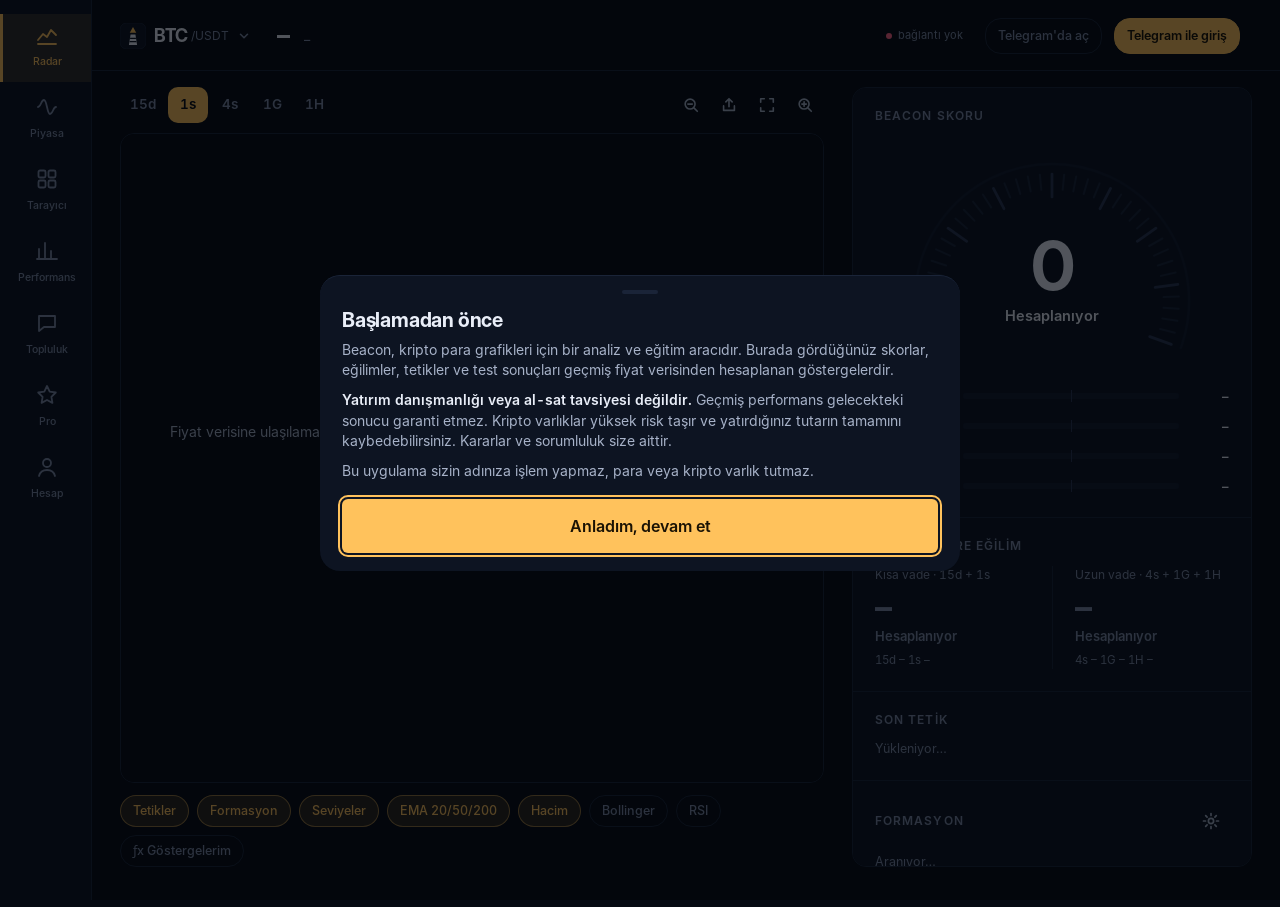
==== web/index.html @ 0969ac75 "Update index.html" ====
<!doctype html>
<html lang="tr">
<head>
<meta charset="utf-8">
<meta name="viewport" content="width=device-width, initial-scale=1, viewport-fit=cover, user-scalable=no">
<meta name="theme-color" content="#060a12">
<meta name="color-scheme" content="dark">
<title>Beacon: Kripto Analiz Terminali</title>
<link rel="icon" href="data:image/svg+xml,%3Csvg xmlns='http://www.w3.org/2000/svg' viewBox='0 0 32 32'%3E%3Crect width='32' height='32' rx='8' fill='%23060a12'/%3E%3Cpath d='M16 5l4 7h-8z M13 14h6l2 13H11z' fill='%23ffc25c'/%3E%3C/svg%3E">
<link rel="stylesheet" href="css/app.css">
<script src="https://telegram.org/js/telegram-web-app.js"></script>
</head>
<body>
<div id="app">

  <header class="top">
    <button class="sym" id="symBtn" aria-haspopup="dialog" aria-label="Coin seç">
      <svg class="mark" viewBox="0 0 32 32" aria-hidden="true"><rect width="32" height="32" rx="8" fill="#0d1422" stroke="#1a2438"/><path d="M16 5l4 7h-8z" fill="#ffc25c"/><path d="M13 14h6l2 13H11z" fill="#e9eef8"/><path d="M12.4 19h7.2M11.8 23h8.4" stroke="#0d1422" stroke-width="1.6"/></svg>
      <b id="symName">BTC</b><small>/USDT</small>
      <svg class="chev" viewBox="0 0 16 16" fill="none" stroke="currentColor" stroke-width="1.8" stroke-linecap="round" stroke-linejoin="round"><path d="M4 6l4 4 4-4"/></svg>
    </button>
    <div class="px"><div id="price" class="num">–</div><div id="chg" class="num dim">–</div></div>
    <div class="live" id="live" role="status"><i></i><span>bağlanıyor</span></div>
    <div class="webtools" id="webTools" hidden><a class="chip" id="openTg" href="#" target="_blank" rel="noopener noreferrer">Telegram'da aç</a><div id="tgLogin"></div><span class="dim" id="whoami"></span></div>
  </header>

  <main>
    <!-- RADAR -->
    <section id="v-radar" class="view on" aria-label="Radar">
      <div class="seg" role="group" aria-label="Zaman dilimi" id="tfSeg">
        <button data-tf="15m" aria-pressed="false">15d</button>
        <button data-tf="1h" aria-pressed="true">1s</button>
        <button data-tf="4h" aria-pressed="false">4s</button>
        <button data-tf="1d" aria-pressed="false">1G</button>
        <button data-tf="1w" aria-pressed="false">1H</button>
        <span class="gap"></span>
        <button class="tool" id="zoomOut" aria-label="Uzaklaştır"><svg viewBox="0 0 20 20" fill="none" stroke="currentColor" stroke-width="1.8" stroke-linecap="round"><circle cx="9" cy="9" r="5.5"/><path d="M13.5 13.5L17 17M6.5 9h5"/></svg></button>
        <button class="tool" id="shareBtn" aria-label="Grafiği görsel olarak paylaş"><svg viewBox="0 0 20 20" fill="none" stroke="currentColor" stroke-width="1.8" stroke-linecap="round" stroke-linejoin="round"><path d="M10 3v9M6.5 6.5L10 3l3.5 3.5M4 11v5h12v-5"/></svg></button>
        <button class="tool" id="fsBtn" aria-label="Tam ekran"><svg viewBox="0 0 20 20" fill="none" stroke="currentColor" stroke-width="1.8" stroke-linecap="round" stroke-linejoin="round"><path d="M3 7V3h4M17 7V3h-4M3 13v4h4M17 13v4h-4"/></svg></button>
        <button class="tool" id="zoomIn" aria-label="Yakınlaştır"><svg viewBox="0 0 20 20" fill="none" stroke="currentColor" stroke-width="1.8" stroke-linecap="round"><circle cx="9" cy="9" r="5.5"/><path d="M13.5 13.5L17 17M6.5 9h5M9 6.5v5"/></svg></button>
      </div>

      <div class="chartwrap" id="chartwrap">
        <canvas id="cv" aria-label="Mum grafiği"></canvas>
        <div id="tip" class="num"></div>
        <div class="skel" id="skel"></div>
        <div id="chartMsg" role="alert"></div>
      </div>

      <div class="layers" id="layers" role="group" aria-label="Grafik katmanları">
        <button class="chip" data-l="markers" aria-pressed="true">Tetikler</button>
        <button class="chip" data-l="form" aria-pressed="true">Formasyon</button>
        <button class="chip" data-l="pos" aria-pressed="true">Seviyeler</button>
        <button class="chip" data-l="ema" aria-pressed="true">EMA 20/50/200</button>
        <button class="chip" data-l="vol" aria-pressed="true">Hacim</button>
        <button class="chip" data-l="bb" aria-pressed="false">Bollinger</button>
        <button class="chip" data-l="rsi" aria-pressed="false">RSI</button>
        <button class="chip" id="fxBtn" aria-label="Kendi göstergelerim">ƒx Göstergelerim</button>
      </div>

      <aside class="side">
      <section class="sec" aria-labelledby="h-beacon">
        <h2 id="h-beacon">Beacon skoru</h2>
        <div class="dialwrap">
          <svg viewBox="0 0 260 182" id="dial" role="img" aria-label="Beacon skor kadranı"></svg>
          <div class="beamfx" id="beamfx"></div>
          <div class="dial-read">
            <div class="big num" id="score">0</div>
            <div class="verd" id="verd">Hesaplanıyor</div>
            <div class="sub" id="regime">&nbsp;</div>
          </div>
        </div>
        <div class="facts" id="facts"></div>
      </section>

      <section class="sec" aria-labelledby="h-hz">
        <h2 id="h-hz">Vadeye göre eğilim</h2>
        <div class="hz">
          <button id="hzShort" aria-label="Kısa vade, 1 saatlik grafiği aç"><div class="t">Kısa vade · 15d + 1s</div><div class="s num" id="hsS">–</div><div class="d" id="hdS">&nbsp;</div><div class="m num" id="hmS"></div></button>
          <button id="hzLong" aria-label="Uzun vade, günlük grafiği aç"><div class="t">Uzun vade · 4s + 1G + 1H</div><div class="s num" id="hsL">–</div><div class="d" id="hdL">&nbsp;</div><div class="m num" id="hmL"></div></button>
        </div>
      </section>

      <section class="sec" aria-labelledby="h-trig">
        <h2 id="h-trig">Son tetik</h2>
        <div id="trig"><div class="note">Yükleniyor…</div></div>
      </section>

      <section class="sec" aria-labelledby="h-form">
        <div class="sec-head"><h2 id="h-form">Formasyon</h2><button class="gear" id="formCfg" aria-label="Formasyon ayarları"><svg viewBox="0 0 20 20" fill="none" stroke="currentColor" stroke-width="1.7" stroke-linecap="round"><circle cx="10" cy="10" r="2.6"/><path d="M10 2.5v2M10 15.5v2M2.5 10h2M15.5 10h2M4.7 4.7l1.4 1.4M13.9 13.9l1.4 1.4M4.7 15.3l1.4-1.4M13.9 6.1l1.4-1.4"/></svg></button></div>
        <div id="form"><div class="note">Aranıyor…</div></div>
      </section>

      <section class="sec">
        <p class="note">Beacon bir analiz ve eğitim aracıdır. Yatırım tavsiyesi değildir. Skorlar ve tetikler geçmiş fiyat verisinden hesaplanır; gelecekteki sonucu garanti etmez.</p>
      </section>
        <div class="adslot" data-slot="a"></div>
      </aside>
    </section>

    <!-- PİYASA -->
    <section id="v-market" class="view" aria-label="Piyasa">
      <div class="seg" role="group" aria-label="Zaman aralığı" id="mkRange">
        <button data-r="1y" aria-pressed="false">1 yıl</button><button data-r="4y" aria-pressed="false">4 yıl</button><button data-r="all" aria-pressed="true">Tümü</button>
        <span class="gap"></span><span class="dim" style="font-size:12px">Bitcoin · günlük</span>
      </div>
      <div id="mkBox"></div>
      <div class="adslot" data-slot="b"></div>
    </section>

    <!-- TARAYICI -->
    <section id="v-scan" class="view" aria-label="Tarayıcı">
      <div class="chips" id="scanSrc" role="group" aria-label="Kapsam"><button class="chip" data-src="def" aria-pressed="true">Öne çıkanlar</button><button class="chip" data-src="wl" aria-pressed="false">★ Takip listem</button></div>
      <div class="chips" id="sortChips" role="group" aria-label="Sıralama">
        <button class="chip" data-sort="def" aria-pressed="true">Varsayılan</button>
        <button class="chip" data-sort="short" aria-pressed="false">Kısa vade</button>
        <button class="chip" data-sort="long" aria-pressed="false">Uzun vade</button>
      </div>
      <div class="heat" id="heat"></div>
      <div class="legend"><span>−100</span><span class="ramp"></span><span>+100</span></div>
      <section class="sec">
        <p class="note">Her hücre, o zaman diliminin Beacon skorudur. Bir hücreye dokunarak grafiğe geçebilirsiniz. Skor bir eğilim ölçüsüdür, işlem çağrısı değildir.</p>
      </section>
    </section>

    <!-- PERFORMANS -->
    <section id="v-perf" class="view" aria-label="Performans">
      <div class="seg" role="group" aria-label="Test zaman dilimi" id="perfTf">
        <button data-tf="15m" aria-pressed="false">15d</button>
        <button data-tf="1h" aria-pressed="true">1s</button>
        <button data-tf="4h" aria-pressed="false">4s</button>
        <button data-tf="1d" aria-pressed="false">1G</button>
        <button data-tf="1w" aria-pressed="false">1H</button>
      </div>
      <section class="sec">
        <h2 id="perfTitle">Geriye dönük test</h2>
        <div class="kpis" id="kpis"></div>
      </section>
      <section class="sec">
        <h2>Özsermaye eğrisi (R cinsinden)</h2>
        <canvas id="eq" aria-label="Kümülatif R eğrisi"></canvas>
        <p class="note" id="eqNote" style="margin-top:8px"></p>
      </section>
      <section class="sec">
        <h2>Son işlemler</h2>
        <ul class="trades" id="tradeList"></ul>
      </section>
      <section class="sec">
        <div class="warn" id="perfWarn"></div>
        <p class="note" style="margin-top:12px">Yöntem: tetik kapanmış mumda oluşur, giriş bir sonraki mumun açılışında yapılır. Stop ve hedef aynı mumda görülürse stop önce sayılır. Her işlemden taraf başına %0,10 komisyon ve %0,05 kayma düşülür. 1R, stop mesafesidir.</p>
      </section>
    </section>

    <!-- PRO -->
    <section id="v-pro" class="view" aria-label="Pro">
      <div class="pro-hero">
        <div class="dim" style="font-size:12px;font-weight:600;letter-spacing:.09em;text-transform:uppercase">Beacon Pro</div>
        <div class="st num" id="proState">Kapalı</div>
        <div class="note" id="proSub" style="margin-top:6px">Kısa bir reklam izleyin, 30 dakika boyunca tüm coinleri açın.</div>
        <button class="cta" id="adBtn"><svg width="20" height="20" viewBox="0 0 20 20" fill="currentColor" aria-hidden="true"><path d="M6 4l10 6-10 6z"/></svg><span id="adBtnTxt">Reklam izle · +30 dk Pro</span></button>
        <button class="cta ghost" id="starsBtn" disabled>Telegram Stars ile Pro · yakında</button>
      </div>
      <section class="sec" id="idSec">
        <h2>Telegram kimliğiniz</h2>
        <div class="idrow"><code id="myId" class="num">Telegram dışında açık</code><button class="chip" id="copyId">Kopyala</button></div>
        <p class="note" style="margin-top:8px">Pro plana geçmek için gereklidir.</p>
      </section>
      <section class="sec" id="ownerSec" hidden><span id="legacyOwner" hidden></span>
        <h2>Pro ver (yalnızca sahip)</h2>
        <div class="grant">
          <input id="gId" inputmode="numeric" placeholder="Telegram kimliği" aria-label="Telegram kimliği">
          <select id="gDays" aria-label="Süre"><option value="30">30 gün</option><option value="90">90 gün</option><option value="365">1 yıl</option><option value="0">Süresiz</option></select>
          <input id="gNote" placeholder="Not (ad)" aria-label="Not">
        </div>
        <button class="cta ghost" id="gMake" style="margin-top:12px;min-height:46px">Satırı oluştur</button>
        <pre id="gOut" class="gout" hidden></pre>
        <p class="note" style="margin-top:8px">Üretilen satırı <b>web/js/config.js</b> içindeki <b>grants</b> listesine ekleyin ve GitHub'a gönderin. Render yaklaşık bir dakikada yayınlar.</p>
      </section>
      <section class="sec">
        <h2>Pro neleri açar</h2>
        <ul class="list">
          <li><svg viewBox="0 0 18 18" fill="none" stroke="currentColor" stroke-width="2" stroke-linecap="round" stroke-linejoin="round"><path d="M3 9.5l4 4 8-9"/></svg><span>Tarayıcıdaki coinlerin tamamını (ücretsiz: BTC, ETH, SOL)</span></li>
          <li><svg viewBox="0 0 18 18" fill="none" stroke="currentColor" stroke-width="2" stroke-linecap="round" stroke-linejoin="round"><path d="M3 9.5l4 4 8-9"/></svg><span>Tüm coinler için grafik ve geriye dönük test</span></li>
          <li><svg viewBox="0 0 18 18" fill="none" stroke="currentColor" stroke-width="2" stroke-linecap="round" stroke-linejoin="round"><path d="M3 9.5l4 4 8-9"/></svg><span>Bot uyarıları ve sunucuda kaydedilen doğrulanabilir sinyal geçmişi (yolda)</span></li>
        </ul>
        <p class="note" style="margin-top:14px">Reklam izlemek tamamen isteğe bağlıdır. Ücretsiz katman her zaman kullanılabilir. Pro süresi günde en fazla <span id="dayCap">6</span> reklamla uzatılabilir, toplam süre <span id="capH">2</span> saati aşmaz.</p>
      </section>
      <section class="sec">
        <h2>Beacon nasıl çalışır</h2>
        <p class="note">Skor dört bileşenin ağırlıklı toplamıdır: Trend (EMA 20/50/200 dizilimi ve eğimi), Momentum (MACD histogramı ve RSI), Hacim (Chaikin para akışı) ve Yapı (20 mumluk aralıktaki konum ve kırılım). Skor −100 ile +100 arasındadır. Tetik, skor ±40 eşiğini kapanmış mumda keserse ve fiyat EMA 50'nin doğru tarafında, ADX en az 18 iken oluşur. Geçersizlik seviyesi ATR tabanlıdır.</p>
        <p class="note" style="margin-top:10px"><button class="linkb" id="legalBtn">Yasal uyarıyı oku</button></p>
      </section>
    </section>
    <!-- TOPLULUK -->
    <section id="v-feed" class="view" aria-label="Topluluk">
      <div class="seg" role="group" aria-label="Akış" id="feedSeg">
        <button data-f="all" aria-pressed="true">Akış</button>
        <button data-f="following" aria-pressed="false">Takip</button>
        <button data-f="bcast" aria-pressed="false">Yayıncılar</button>
      </div>
      <div id="feedBox"></div>
    </section>

    <!-- HESAP -->
    <section id="v-acct" class="view" aria-label="Hesap"><div id="acctBox"></div></section>
  </main>

  <nav class="dock" aria-label="Ana gezinme"><div id="dock">
    <button data-v="radar" aria-current="page"><svg viewBox="0 0 24 24" fill="none" stroke="currentColor" stroke-width="1.8" stroke-linecap="round" stroke-linejoin="round"><path d="M3 17l5-6 4 3 4-7 5 5"/><path d="M3 21h18"/></svg>Radar</button>
    <button data-v="market"><svg viewBox="0 0 24 24" fill="none" stroke="currentColor" stroke-width="1.8" stroke-linecap="round" stroke-linejoin="round"><path d="M3 12c3 0 3-7 6-7s3 14 6 14 3-7 6-7"/></svg>Piyasa</button>
    <button data-v="scan"><svg viewBox="0 0 24 24" fill="none" stroke="currentColor" stroke-width="1.8" stroke-linecap="round"><rect x="3.5" y="3.5" width="7" height="7" rx="1.5"/><rect x="13.5" y="3.5" width="7" height="7" rx="1.5"/><rect x="3.5" y="13.5" width="7" height="7" rx="1.5"/><rect x="13.5" y="13.5" width="7" height="7" rx="1.5"/></svg>Tarayıcı</button>
    <button data-v="perf"><svg viewBox="0 0 24 24" fill="none" stroke="currentColor" stroke-width="1.8" stroke-linecap="round" stroke-linejoin="round"><path d="M4 20V10M10 20V4M16 20v-8M22 20H2"/></svg>Performans</button>
    <button data-v="pro"><svg viewBox="0 0 24 24" fill="none" stroke="currentColor" stroke-width="1.8" stroke-linecap="round" stroke-linejoin="round"><path d="M12 3l2.7 5.6 6.1.9-4.4 4.3 1 6.1L12 17l-5.4 2.9 1-6.1L3.2 9.5l6.1-.9z"/></svg>Pro</button>
  </div></nav>

  <div class="scrim" id="symSheet" role="dialog" aria-modal="true" aria-label="Sembol seç"><div class="panel pickpanel"><div class="grab"></div><h3>Sembol seç</h3>
    <input id="pkQ" type="search" placeholder="İsim ya da sembol ara (ör. sol, solana, pepe)" autocomplete="off" autocapitalize="off" spellcheck="false" aria-label="Sembol ara">
    <div class="pktabs" id="pkTabs" role="tablist"><button class="chip" data-t="spot" aria-pressed="true">Spot</button><button class="chip" data-t="perp" aria-pressed="false">Perpetual</button><button class="chip" data-t="index" aria-pressed="false">Endeks</button><button class="chip" data-t="wl" aria-pressed="false">★ Listelerim</button></div>
    <div id="pkLists" class="pktabs" hidden></div>
    <div id="coinList"></div></div></div>

  <div class="scrim" id="formSheet" role="dialog" aria-modal="true" aria-label="Formasyon ayarları"><div class="panel">
    <div class="grab"></div><h3>Formasyon ayarları</h3>
    <p>Gösterge, grafikteki son iki tepe ve son iki dipten formasyon arar. Bir pivot, sağındaki mumlar kapanınca onaylanır.</p>
    <label class="rng"><span>Pivot hassasiyeti <b id="pivV" class="num">10</b> mum</span><input type="range" id="pivR" min="3" max="20" step="1"></label>
    <label class="rng"><span>Yataylık toleransı <b id="tolV" class="num">1,5</b> %</span><input type="range" id="tolR" min="0.5" max="3" step="0.1"></label>
    <label class="chk"><input type="checkbox" id="histC"><span>Eski formasyon çizgilerini grafikte tut (destek ve direnç bölgeleri)</span></label>
    <label class="rng" id="histRow"><span>Geçmiş formasyon sayısı <b id="histV" class="num">120</b></span><input type="range" id="histR" min="10" max="250" step="10"></label>
    <button class="cta ghost" id="formReset">Varsayılana dön</button>
    <button class="cta" id="formOk">Tamam</button>
  </div></div>


  <div class="scrim" id="pineSheet" role="dialog" aria-modal="true" aria-label="Pine Script çevirici"><div class="panel pinepanel">
    <div class="grab"></div><h3>Pine Script çevirici <span class="pill">Pro</span></h3>
    <p class="note">TradingView Pine kodunu soldaki alana yapıştırın, sağda Beacon diline çevrilmiş halini alın. Çeviri cihazınızda yapılır; kod hiçbir yere gönderilmez.</p>
    <div class="pinecols">
      <div><label class="note" for="pineIn">Pine kodu</label><textarea id="pineIn" rows="14" spellcheck="false" autocapitalize="off" autocomplete="off" placeholder="//@version=5&#10;indicator(&quot;Örnek&quot;, overlay=true)&#10;plot(ta.sma(close, 20))"></textarea></div>
      <div><label class="note" for="pineOut">Beacon çıktısı</label><textarea id="pineOut" rows="14" spellcheck="false" readonly></textarea></div>
    </div>
    <div class="pinebtns"><button class="cta" id="pineGo">Çevir</button><button class="cta ghost" id="pineCopy" disabled>Kopyala</button><button class="cta ghost" id="pineAdd" disabled>Göstergelerime ekle</button></div>
    <div id="pineRep" class="pinerep" hidden></div>
    <p class="note" style="margin-top:12px">Yalnızca kendi yazdığınız ya da açık kaynak lisanslı kodu yapıştırın. Çıktıyı TradingView ile karşılaştırın; ilk mumlarda küçük farklar olabilir. Strateji emirleri, başka zaman dilimi verisi, etiket/tablo nesneleri, döngüler ve kendi önceki değerine bağlı sayaçlar (bekleme süresi gibi) şimdilik çevrilmez; bu satırlar yorum olarak kalır ve nedeni raporda yazar.</p>
    <button class="cta ghost" id="pineClose" style="margin-top:8px">Kapat</button>
  </div></div>

  <div class="scrim" id="fxSheet" role="dialog" aria-modal="true" aria-label="Göstergelerim"><div class="panel">
    <div class="grab"></div><h3>Göstergelerim <span class="pill">Pro</span></h3>
    <p class="note" id="fxIntro">Kendi formülünüzü yazın, grafiğe ekleyin. Formüller cihazınızda çalışır ve geleceğe bakmaz.</p>
    <div id="fxList"></div>
    <div id="fxEdit" hidden>
      <input id="fxName" maxlength="30" placeholder="Gösterge adı" aria-label="Gösterge adı">
      <div class="tpls" id="fxTpls"></div>
      <textarea id="fxCode" rows="8" spellcheck="false" autocapitalize="off" autocomplete="off" aria-label="Formül"></textarea>
      <div id="fxErr" class="fxerr" role="alert" hidden></div>
      <details class="fxhelp"><summary>Yazım rehberi</summary>
        <p><b>Veri:</b> open, high, low, close, volume, hl2, hlc3, ohlc4, tr</p>
        <p><b>İşlevler:</b> sma, ema, rma, wma, hma, vwma, alma, rsi, cci, mfi, stoch, macd, macdsig, macdhist, bbmid, bbup, bblo, atr, stdev, sum, highest, lowest, shift, change, abs, sqrt, log, floor, ceil, round, nz, isna, max, min, crossover, crossunder, barssince, hold</p><p><b>Geçmiş:</b> <code>close[1]</code> bir mum önceki değer. <b>Durum:</b> <code>hold(0, kosul1, 1, kosul2, -1)</code> koşul gerçekleşince değeri tutar.</p>
        <p><b>İşleçler:</b> + − * / % ^ &lt; &gt; &lt;= &gt;= == != and or not, koşul: a ? b : c</p>
        <p><b>Çizim:</b> <code>plot(ifade, "Ad", "#renk")</code> fiyatın üstüne, <code>pane(...)</code> alt panele, <code>mark(koşul, "up", "yazı", "#renk")</code> grafiğe ok/etiket. Her satır <code>ad = ifade</code> ya da plot/pane olmalı. Yorum: <code>//</code></p>
      </details>
      <button class="cta" id="fxSave">Kaydet ve ekle</button>
      <button class="cta ghost" id="fxCancel" style="margin-top:8px">Vazgeç</button>
    </div>
    <button class="cta" id="fxNew">Yeni gösterge</button>
    <button class="cta ghost" id="pineBtn" style="margin-top:8px">Pine Script'ten çevir</button>
    <p class="note" style="margin-top:12px">Gösterge, grafiğin geçmiş mumlarıyla hesaplanır; sonuç yatırım tavsiyesi değildir.</p>
  </div></div>

  <div class="scrim" id="legal" role="dialog" aria-modal="true" aria-labelledby="legalH"><div class="panel">
    <div class="grab"></div>
    <h3 id="legalH">Başlamadan önce</h3>
    <p>Beacon, kripto para grafikleri için bir analiz ve eğitim aracıdır. Burada gördüğünüz skorlar, eğilimler, tetikler ve test sonuçları geçmiş fiyat verisinden hesaplanan göstergelerdir.</p>
    <p><b style="color:var(--foam)">Yatırım danışmanlığı veya al-sat tavsiyesi değildir.</b> Geçmiş performans gelecekteki sonucu garanti etmez. Kripto varlıklar yüksek risk taşır ve yatırdığınız tutarın tamamını kaybedebilirsiniz. Kararlar ve sorumluluk size aittir.</p>
    <p>Bu uygulama sizin adınıza işlem yapmaz, para veya kripto varlık tutmaz.</p>
    <button class="cta" id="legalOk">Anladım, devam et</button>
  </div></div>

  <div class="consent" id="consent" role="dialog" aria-label="Reklam tercihi"><p>Bu web sürümü reklam gösterebilir. Reklam sağlayıcıları çerez kullanabilir. Reddederseniz reklam yüklenmez, her şey aynı çalışır.</p><div class="row"><button class="cta" id="cOk">Kabul et</button><button class="cta ghost" id="cNo">Reddet</button></div></div>

  <section class="mkfull" id="mkFull" role="dialog" aria-modal="true" aria-label="Gösterge tam ekran">
    <header><div><h2 id="mfTitle"></h2><div class="mfv"><b class="num" id="mfVal"></b><span class="badge" id="mfBadge"></span></div></div>
      <div class="mfbtns"><button class="chip" id="mfShare">Görsel</button><button class="chip" id="mfClose" aria-label="Kapat">Kapat ✕</button></div></header>
    <div class="seg" id="mfRange" role="group" aria-label="Zaman aralığı"><button data-r="1y" aria-pressed="false">1 yıl</button><button data-r="4y" aria-pressed="false">4 yıl</button><button data-r="all" aria-pressed="true">Tümü</button></div>
    <div class="mfc"><canvas id="mfCv" aria-label="Gösterge grafiği"></canvas></div>
    <div class="lg" id="mfLegend"></div><p class="note" id="mfInfo"></p>
  </section>

  <div class="scrim" id="shareSheet" role="dialog" aria-modal="true" aria-label="Grafik görseli"><div class="panel">
    <div class="grab"></div><h3>Grafik görseli</h3>
    <img id="shareImg" class="big" alt="Beacon grafik görseli">
    <p class="note" style="margin:8px 0 4px">Görselde Beacon adı ve logosu yer alır. Paylaşırken analizin yatırım tavsiyesi olmadığını unutmayın.</p>
    <div class="acts"><button class="chip" id="shDl">İndir</button><button class="chip" id="shShare">Paylaş</button><button class="chip" id="shCopy">Kopyala</button><button class="chip" id="shClose">Kapat</button></div>
  </div></div>

  <div class="toast" id="toast" role="status" aria-live="polite"></div>
</div>

<script src="https://sad.adsgram.ai/js/sad.min.js" async></script>
<script src="js/config.js"></script>
<script src="js/config.local.js" onerror="void 0"></script>
<script src="js/api.js"></script>
<script src="js/engine.js"></script>
<script src="js/data.js"></script>
<script src="js/formation.js"></script>
<script src="js/script2.js"></script>
<script src="js/script.js"></script>
<script src="js/pine.js"></script>
<script src="js/market.js"></script>
<script src="js/chart.js"></script>
<script src="js/app.js"></script>
<script src="js/market-ui.js"></script>
<script src="js/community.js"></script>
<script src="js/pine-ui.js"></script>
<script src="js/web.js"></script>
</body>
</html>
---- web/css/app.css ----
/* Beacon: abyss-navy zemin, tek marka rengi (amber "ışın"), yükseliş/düşüş için yeşil/kırmızı. */
@font-face { font-family: 'Inter'; font-weight: 400; font-display: swap; src: url('../fonts/Inter-Regular.woff') format('woff'); }
@font-face { font-family: 'Inter'; font-weight: 500; font-display: swap; src: url('../fonts/Inter-Medium.woff') format('woff'); }
@font-face { font-family: 'Inter'; font-weight: 600; font-display: swap; src: url('../fonts/Inter-SemiBold.woff') format('woff'); }
@font-face { font-family: 'Inter Display'; font-weight: 600; font-display: swap; src: url('../fonts/InterDisplay-SemiBold.woff') format('woff'); }
@font-face { font-family: 'Inter Display'; font-weight: 700; font-display: swap; src: url('../fonts/InterDisplay-Bold.woff') format('woff'); }

:root {
  color-scheme: dark;
  --abyss: #060a12; --deep: #0d1422; --rule: #1a2438; --grid: #121b2e;
  --foam: #e9eef8; --fog: #7e8ba6; --mist: #a7b2c8;
  --beam: #ffc25c; --beam-dim: rgba(255, 194, 92, .14);
  --bull: #35d6a0; --bear: #ff6384;
  --font: 'Inter', system-ui, -apple-system, 'Segoe UI', Roboto, sans-serif;
  --display: 'Inter Display', 'Inter', system-ui, sans-serif;
  --gut: 16px;
  --top: max(env(safe-area-inset-top, 0px), calc(var(--tg-safe-area-inset-top, 0px) + var(--tg-content-safe-area-inset-top, 0px)));
  --bottom: max(env(safe-area-inset-bottom, 0px), var(--tg-safe-area-inset-bottom, 0px));
  --ease: cubic-bezier(.2, .8, .2, 1);
}
* { box-sizing: border-box; margin: 0; -webkit-tap-highlight-color: transparent; }
html, body { background: var(--abyss); color: var(--foam); font: 400 15px/1.45 var(--font); -webkit-font-smoothing: antialiased; }
body { min-height: 100dvh; overflow-x: hidden; font-variant-numeric: tabular-nums; }
button { font: inherit; color: inherit; background: none; border: 0; cursor: pointer; padding: 0; }
button:focus-visible, [tabindex]:focus-visible { outline: 2px solid var(--beam); outline-offset: 2px; border-radius: 6px; }
.num { font-variant-numeric: tabular-nums; }
.up { color: var(--bull); } .down { color: var(--bear); } .dim { color: var(--fog); }
.sr { position: absolute; width: 1px; height: 1px; overflow: hidden; clip: rect(0 0 0 0); }

#app { max-width: 560px; margin: 0 auto; min-height: 100dvh; padding-top: var(--top); padding-bottom: calc(64px + var(--bottom)); position: relative; }

/* ——— üst şerit ——— */
.top { display: flex; align-items: center; gap: 12px; padding: 10px var(--gut) 8px; position: sticky; top: 0; z-index: 20;
  background: linear-gradient(var(--abyss) 80%, rgba(6, 10, 18, 0)); }
.sym { display: flex; align-items: center; gap: 8px; min-height: 44px; padding-right: 4px; }
.mark { width: 26px; height: 26px; flex: none; }
.sym b { font: 700 18px/1 var(--display); letter-spacing: -.01em; }
.sym small { font-size: 12px; color: var(--fog); margin-left: -4px; }
.sym svg.chev { width: 14px; height: 14px; color: var(--fog); }
.px { margin-left: auto; text-align: right; }
.px #price { font: 700 19px/1.1 var(--display); letter-spacing: -.01em; }
.px #chg { font-size: 12.5px; font-weight: 500; }
.live { position: absolute; right: var(--gut); top: calc(100% - 4px); display: flex; align-items: center; gap: 6px; font-size: 11px; color: var(--fog); }
.live i { width: 6px; height: 6px; border-radius: 50%; background: var(--fog); }
.live.ok i { background: var(--bull); box-shadow: 0 0 0 0 rgba(53, 214, 160, .6); animation: ping 2.4s infinite; }
.live.err i { background: var(--bear); }
@keyframes ping { 0% { box-shadow: 0 0 0 0 rgba(53, 214, 160, .5); } 70%, 100% { box-shadow: 0 0 0 7px rgba(53, 214, 160, 0); } }

/* ——— görünümler ——— */
.view { display: none; }
.view.on { display: block; animation: rise .35s var(--ease) both; }
@keyframes rise { from { opacity: 0; transform: translateY(6px); } to { opacity: 1; transform: none; } }

.seg { display: flex; gap: 2px; padding: 0 var(--gut); margin: 14px 0 8px; align-items: center; }
.seg button { min-width: 40px; min-height: 36px; padding: 0 10px; border-radius: 10px; color: var(--fog); font-weight: 600; font-size: 13.5px; transition: color .2s, background .2s; }
.seg button[aria-pressed="true"] { color: var(--abyss); background: var(--beam); }
.seg .gap { flex: 1; }
.seg .tool { min-width: 36px; padding: 0 8px; color: var(--mist); }
.seg .tool svg { width: 18px; height: 18px; display: block; }

.chartwrap { position: relative; height: clamp(300px, 46dvh, 460px); border-block: 1px solid var(--rule); background: var(--abyss); touch-action: pan-y; }
.chartwrap canvas { display: block; touch-action: none; }
#chartMsg { position: absolute; inset: 0; display: none; place-items: center; text-align: center; padding: 24px; color: var(--mist); background: rgba(6, 10, 18, .86); font-size: 14px; }
#chartMsg.on { display: grid; }
#chartMsg button { margin-top: 12px; padding: 10px 18px; border-radius: 10px; background: var(--beam); color: var(--abyss); font-weight: 600; }
.skel { position: absolute; inset: 0; background: linear-gradient(100deg, transparent 30%, rgba(255, 194, 92, .07) 50%, transparent 70%); background-size: 220% 100%; animation: shimmer 1.4s linear infinite; }
@keyframes shimmer { from { background-position: 120% 0; } to { background-position: -120% 0; } }
#tip { position: absolute; left: 10px; top: 8px; pointer-events: none; font-size: 11.5px; color: var(--mist); display: none; gap: 10px; flex-wrap: wrap; background: rgba(6, 10, 18, .72); padding: 2px 6px; border-radius: 6px; }
#tip.on { display: flex; }
#tip b { color: var(--foam); font-weight: 600; }

.layers { display: flex; gap: 8px; padding: 10px var(--gut); overflow-x: auto; scrollbar-width: none; }
.layers::-webkit-scrollbar { display: none; }
.chip { flex: none; min-height: 32px; padding: 0 12px; border-radius: 16px; border: 1px solid var(--rule); color: var(--fog); font-size: 12.5px; font-weight: 500; transition: .2s; }
.chip[aria-pressed="true"] { color: var(--beam); border-color: rgba(255, 194, 92, .5); background: var(--beam-dim); }

/* ——— bölümler (kart değil; çizgiyle ayrılır) ——— */
.sec { padding: 22px var(--gut); border-bottom: 1px solid var(--rule); }
.sec > h2 { font: 600 12px/1 var(--font); letter-spacing: .09em; text-transform: uppercase; color: var(--fog); margin-bottom: 14px; }
.note { font-size: 12.5px; color: var(--fog); line-height: 1.5; }

/* ——— Beacon kadranı ——— */
.dialwrap { position: relative; width: min(100%, 330px); margin: 0 auto; }
.dialwrap svg { display: block; width: 100%; height: auto; overflow: visible; }
.dial-read { position: absolute; left: 0; right: 0; top: 41%; text-align: center; }
.dial-read .big { font: 700 clamp(52px, 17vw, 68px)/1 var(--display); letter-spacing: -.035em; }
.dial-read .verd { margin-top: 6px; font-weight: 600; font-size: 14.5px; }
.dial-read .sub { font-size: 12px; color: var(--fog); margin-top: 2px; }
.tickl { stroke: var(--rule); stroke-width: 1.6; stroke-linecap: round; }
.tickl.maj { stroke: #2a3752; stroke-width: 2.2; }
.tickl.lit { transition: stroke .5s var(--ease); }
#ptr { transform-origin: 130px 130px; transition: transform 1.1s cubic-bezier(.2, 1.25, .3, 1); }
.beamfx { position: absolute; left: 50%; top: 0; width: 100%; aspect-ratio: 1; transform: translateX(-50%); border-radius: 50%; pointer-events: none; opacity: 0;
  background: conic-gradient(from -110deg, rgba(255, 194, 92, 0) 0deg, rgba(255, 194, 92, .22) 12deg, rgba(255, 194, 92, 0) 14deg); mask: radial-gradient(circle, transparent 52%, #000 53%, #000 70%, transparent 71%); -webkit-mask: radial-gradient(circle, transparent 52%, #000 53%, #000 70%, transparent 71%); }
.beamfx.go { animation: sweep 1.3s var(--ease) 1; }
@keyframes sweep { 0% { opacity: 0; transform: translateX(-50%) rotate(0); } 12% { opacity: 1; } 100% { opacity: 0; transform: translateX(-50%) rotate(220deg); } }

.facts { margin-top: 20px; display: grid; gap: 11px; }
.fact { display: grid; grid-template-columns: 78px 1fr 40px; align-items: center; gap: 10px; font-size: 13px; }
.fact .bar { position: relative; height: 6px; border-radius: 3px; background: var(--grid); }
.fact .bar::after { content: ''; position: absolute; left: 50%; top: -3px; bottom: -3px; width: 1px; background: #2a3752; }
.fact .bar i { position: absolute; top: 0; bottom: 0; border-radius: 3px; transition: width .9s var(--ease), left .9s var(--ease), background .3s; }
.fact .v { text-align: right; font-weight: 600; }

.hz { display: grid; grid-template-columns: 1fr 1fr; }
.hz button { text-align: left; padding: 0 var(--gut) 0 0; }
.hz button + button { padding: 0 0 0 var(--gut); border-left: 1px solid var(--rule); }
.hz .t { font-size: 12px; color: var(--fog); }
.hz .s { font: 700 34px/1.1 var(--display); letter-spacing: -.02em; margin: 4px 0 2px; }
.hz .d { font-size: 13px; font-weight: 600; }
.hz .m { font-size: 11.5px; color: var(--fog); margin-top: 6px; }

.trig-h { display: flex; align-items: center; gap: 10px; }
.badge { padding: 3px 9px; border-radius: 6px; font-size: 12px; font-weight: 600; }
.badge.long { color: var(--bull); background: rgba(53, 214, 160, .12); }
.badge.short { color: var(--bear); background: rgba(255, 99, 132, .12); }
.badge.flat { color: var(--mist); background: rgba(126, 139, 166, .14); }
.lvls { display: grid; grid-template-columns: repeat(4, 1fr); gap: 8px; margin: 14px 0 10px; }
.lvls div span { display: block; font-size: 11px; color: var(--fog); }
.lvls div b { font-size: 13px; font-weight: 600; }
.trig-st { font-size: 14px; font-weight: 600; margin-top: 4px; }

/* ——— tarayıcı ——— */
.chips { display: flex; gap: 8px; padding: 14px var(--gut) 6px; }
.heat { padding: 6px var(--gut) 0; }
.hrow { display: grid; grid-template-columns: 1.1fr repeat(5, 1fr); gap: 4px; align-items: stretch; margin-bottom: 4px; }
.hrow.head { color: var(--fog); font-size: 11.5px; font-weight: 600; margin-bottom: 6px; }
.hrow.head span { text-align: center; }
.hname { display: flex; align-items: center; gap: 6px; min-height: 46px; font-weight: 600; }
.hname small { color: var(--fog); font-weight: 400; font-size: 11px; display: block; }
.cell { min-height: 46px; border-radius: 8px; display: grid; place-items: center; font-weight: 600; font-size: 14px; position: relative; transition: transform .15s, background .4s; }
.cell:active { transform: scale(.96); }
.cell.na { background: var(--deep); color: var(--fog); font-weight: 400; }
.cell.lock { background: repeating-linear-gradient(135deg, var(--deep) 0 6px, #0a101c 6px 12px); color: var(--fog); }
.cell svg { width: 14px; height: 14px; }
.legend { display: flex; align-items: center; gap: 8px; padding: 12px var(--gut) 18px; font-size: 11.5px; color: var(--fog); }
.legend .ramp { flex: 1; height: 6px; border-radius: 3px; background: linear-gradient(90deg, var(--bear), var(--grid) 50%, var(--bull)); }

/* ——— performans ——— */
.kpis { display: grid; grid-template-columns: repeat(3, 1fr); gap: 18px 12px; }
.kpi span { display: block; font-size: 11.5px; color: var(--fog); }
.kpi b { font: 700 24px/1.15 var(--display); letter-spacing: -.02em; }
#eq { width: 100%; height: 150px; display: block; }
.trades { list-style: none; padding: 0; }
.trades li { display: grid; grid-template-columns: 1fr auto auto; gap: 12px; padding: 10px 0; border-bottom: 1px solid var(--grid); font-size: 13.5px; align-items: center; }
.trades li:last-child { border: 0; }
.warn { padding: 12px 14px; border-left: 2px solid var(--beam); background: var(--beam-dim); border-radius: 0 8px 8px 0; font-size: 13px; color: var(--mist); }

/* ——— Pro ——— */
.pro-hero { padding: 28px var(--gut) 22px; border-bottom: 1px solid var(--rule); }
.pro-hero .st { font: 700 40px/1.05 var(--display); letter-spacing: -.03em; }
.pro-hero .st.on { color: var(--beam); }
.cta { display: flex; align-items: center; justify-content: center; gap: 10px; width: 100%; min-height: 54px; margin-top: 18px; border-radius: 14px; background: var(--beam); color: #1a1204; font-weight: 700; font-size: 16px; transition: transform .15s, opacity .2s; }
.cta:active { transform: scale(.98); }
.cta[disabled] { opacity: .45; cursor: default; }
.cta.ghost { background: transparent; color: var(--mist); border: 1px solid var(--rule); font-weight: 600; }
.list { list-style: none; padding: 0; display: grid; gap: 12px; }
.list li { display: grid; grid-template-columns: 22px 1fr; gap: 8px; font-size: 14px; }
.list svg { width: 18px; height: 18px; color: var(--beam); margin-top: 2px; }
.linkb { color: var(--beam); font-weight: 600; text-decoration: underline; text-underline-offset: 3px; }

/* ——— dock ——— */
.dock { position: fixed; left: 0; right: 0; bottom: 0; z-index: 30; display: flex; justify-content: center; padding-bottom: var(--bottom); background: rgba(6, 10, 18, .92); backdrop-filter: blur(14px); -webkit-backdrop-filter: blur(14px); border-top: 1px solid var(--rule); }
.dock > div { display: grid; grid-template-columns: repeat(4, 1fr); width: 100%; max-width: 560px; }
.dock button { display: grid; justify-items: center; gap: 3px; padding: 9px 0 8px; min-height: 56px; font-size: 11px; font-weight: 500; color: var(--fog); transition: color .2s; }
.dock button svg { width: 22px; height: 22px; }
.dock button[aria-current="page"] { color: var(--beam); }

/* ——— sayfa altı sac ve modal ——— */
.scrim { position: fixed; inset: 0; z-index: 55; background: rgba(2, 5, 10, .66); display: none; align-items: flex-end; justify-content: center; }
.scrim.on { display: flex; animation: fade .2s both; }
@keyframes fade { from { opacity: 0; } }
.panel { width: 100%; max-width: 560px; max-height: 86dvh; overflow: auto; background: var(--deep); border-radius: 20px 20px 0 0; border-top: 1px solid var(--rule); padding: 8px var(--gut) calc(18px + var(--bottom)); animation: slide .3s var(--ease) both; }
@keyframes slide { from { transform: translateY(40px); opacity: 0; } }
.panel .grab { width: 36px; height: 4px; border-radius: 2px; background: var(--rule); margin: 6px auto 14px; }
.panel h3 { font: 700 20px/1.2 var(--display); letter-spacing: -.01em; margin-bottom: 8px; }
.panel p { color: var(--mist); font-size: 14px; margin-bottom: 10px; }
.crow { display: flex; align-items: center; gap: 12px; width: 100%; min-height: 54px; border-bottom: 1px solid var(--grid); text-align: left; }
.crow b { font-weight: 600; } .crow small { color: var(--fog); display: block; font-size: 12px; }
.crow .r { margin-left: auto; color: var(--fog); font-size: 12px; display: flex; align-items: center; gap: 6px; }
.crow svg { width: 15px; height: 15px; }

.toast { position: fixed; left: 50%; bottom: calc(76px + var(--bottom)); transform: translate(-50%, 12px); z-index: 80; background: var(--foam); color: var(--abyss); padding: 10px 16px; border-radius: 12px; font-weight: 600; font-size: 14px; opacity: 0; pointer-events: none; transition: .25s var(--ease); max-width: calc(100% - 32px); text-align: center; }
.toast.on { opacity: 1; transform: translate(-50%, 0); }

@media (prefers-reduced-motion: reduce) {
  *, *::before, *::after { animation-duration: .01ms !important; animation-iteration-count: 1 !important; transition-duration: .01ms !important; }
}
#perfTitle { text-transform: none; letter-spacing: .02em; font-size: 13px; }

.sec-head { display: flex; align-items: center; justify-content: space-between; margin-bottom: 14px; }
.sec-head h2 { margin: 0; }
.gear { width: 36px; height: 36px; display: grid; place-items: center; color: var(--mist); border-radius: 10px; }
.gear svg { width: 20px; height: 20px; }
.rng { display: block; margin: 16px 0; font-size: 14px; color: var(--mist); }
.rng span { display: flex; justify-content: space-between; margin-bottom: 6px; }
.rng b { color: var(--foam); }
.rng input { width: 100%; accent-color: var(--beam); min-height: 28px; }
.idrow { display: flex; align-items: center; gap: 10px; }
.idrow code { flex: 1; font: 600 16px/1.2 var(--font); padding: 11px 12px; border: 1px solid var(--rule); border-radius: 10px; overflow-wrap: anywhere; }
.grant { display: grid; grid-template-columns: 1.3fr 1fr; gap: 8px; }
.grant input, .grant select { min-height: 44px; border-radius: 10px; border: 1px solid var(--rule); background: var(--deep); color: var(--foam); padding: 0 12px; font: inherit; }
.grant input:last-child { grid-column: 1 / -1; }
.gout { margin-top: 12px; padding: 12px; border-radius: 10px; background: var(--deep); border: 1px solid var(--rule); color: var(--beam); font: 500 12.5px/1.5 ui-monospace, Menlo, Consolas, monospace; white-space: pre-wrap; overflow-wrap: anywhere; }
[hidden] { display: none !important; }
.fm-lv { display: grid; grid-template-columns: repeat(3, 1fr); gap: 8px; margin: 14px 0 10px; }
.fm-lv div span { display: block; font-size: 11px; color: var(--fog); }
.fm-lv div b { font-size: 13px; font-weight: 600; }
.sec-head h2 { font: 600 12px/1 var(--font); letter-spacing: .09em; text-transform: uppercase; color: var(--fog); }
.grant { grid-template-columns: minmax(0, 1.3fr) minmax(0, 1fr); }
.grant input, .grant select { width: 100%; min-width: 0; }
.chk { display: grid; grid-template-columns: 24px 1fr; gap: 10px; align-items: start; margin: 16px 0 4px; font-size: 14px; color: var(--mist); min-height: 44px; }
.chk input { width: 20px; height: 20px; accent-color: var(--beam); margin: 2px 0 0; }

/* ——— topluluk ——— */
body.srv .dock > div { grid-template-columns: repeat(6, 1fr); }
body.srv .dock button { font-size: 10.5px; }
.pad { padding: 14px var(--gut); }
.empty { padding: 48px var(--gut); text-align: center; display: grid; gap: 6px; }
.post { padding: 16px var(--gut); border-bottom: 1px solid var(--rule); cursor: pointer; }
.post .ph { display: flex; gap: 8px; align-items: baseline; font-size: 13px; }
.post .r, .r { margin-left: auto; font-size: 12px; }
.post h3 { font: 700 17px/1.25 var(--display); margin: 6px 0; }
.post p { color: var(--mist); font-size: 14px; }
.post img, img.big { width: 100%; border-radius: 12px; margin: 8px 0; border: 1px solid var(--rule); display: block; }
.pf { display: flex; gap: 14px; margin-top: 10px; font-size: 12.5px; align-items: center; }
.tag { padding: 2px 8px; border-radius: 6px; background: var(--beam-dim); color: var(--beam); font-weight: 600; font-size: 12px; }
.sm { font-size: 12.5px; }
.bc { display: flex; justify-content: space-between; gap: 12px; padding: 16px var(--gut); border-bottom: 1px solid var(--rule); }
.bcb { display: flex; gap: 8px; align-items: center; flex-wrap: wrap; }
.bcb a.chip { display: inline-flex; align-items: center; text-decoration: none; }
.row { display: flex; justify-content: space-between; gap: 12px; padding: 10px 0; border-bottom: 1px solid var(--grid); align-items: center; }
.row:last-child { border: 0; }
.mod { padding: 12px 0; border-bottom: 1px solid var(--grid); display: grid; gap: 6px; }
.body { white-space: pre-wrap; font-size: 14px; color: var(--mist); margin: 10px 0; word-break: break-word; }
.acts { display: flex; gap: 8px; margin: 12px 0; }
.disc { margin: 8px 0 12px; }
.adbox { border: 1px solid var(--rule); border-radius: 14px; padding: 14px; }
.form { display: grid; gap: 8px; }
.form input, .form textarea, .form select, .grant input, .grant select { min-height: 44px; border-radius: 10px; border: 1px solid var(--rule); background: var(--deep); color: var(--foam); padding: 10px 12px; font: inherit; width: 100%; min-width: 0; }
.form textarea { resize: vertical; }
.addr { font-size: 12px; word-break: break-all; color: var(--mist); }
.idrow { display: flex; justify-content: space-between; align-items: center; gap: 10px; }
.rules { padding-left: 18px; display: grid; gap: 6px; }
.panel img.big { max-height: 40dvh; object-fit: contain; }

/* ——— Göstergelerim ——— */
.pill { font: 700 10px/1 var(--font); letter-spacing: .08em; text-transform: uppercase; padding: 3px 7px; border-radius: 6px; background: var(--beam-dim); color: var(--beam); vertical-align: middle; margin-left: 6px; }
.fxrow { display: grid; grid-template-columns: auto 1fr auto auto; gap: 10px; align-items: center; padding: 10px 0; border-bottom: 1px solid var(--grid); }
.fxn { min-width: 0; overflow-wrap: anywhere; }
.sw { position: relative; width: 44px; height: 28px; display: block; }
.sw input { position: absolute; inset: 0; opacity: 0; width: 100%; height: 100%; margin: 0; cursor: pointer; }
.sw span { position: absolute; inset: 3px 0; border-radius: 12px; background: var(--rule); transition: .2s; pointer-events: none; }
.sw span::after { content: ''; position: absolute; top: 3px; left: 3px; width: 16px; height: 16px; border-radius: 50%; background: var(--foam); transition: .2s var(--ease); }
.sw input:checked + span { background: var(--beam); } .sw input:checked + span::after { transform: translateX(20px); background: #1a1204; }
.sw input:focus-visible + span { outline: 2px solid var(--beam); outline-offset: 2px; }
.sw input:disabled + span { opacity: .4; }
#fxEdit { display: grid; gap: 10px; margin-top: 8px; }
#fxEdit input, #fxEdit textarea { min-height: 44px; border-radius: 10px; border: 1px solid var(--rule); background: var(--abyss); color: var(--foam); padding: 10px 12px; font: inherit; width: 100%; }
#fxCode { font: 500 13px/1.5 ui-monospace, SFMono-Regular, Menlo, Consolas, monospace; resize: vertical; white-space: pre; overflow: auto; }
.tpls { display: flex; gap: 6px; flex-wrap: wrap; }
.fxerr { padding: 10px 12px; border-left: 2px solid var(--bear); background: rgba(255, 99, 132, .1); border-radius: 0 8px 8px 0; font-size: 13px; color: var(--foam); }
.fxhelp { font-size: 13px; color: var(--mist); } .fxhelp summary { cursor: pointer; min-height: 32px; display: flex; align-items: center; color: var(--beam); font-weight: 600; }
.fxhelp p { margin: 6px 0; } .fxhelp code { font-size: 12px; color: var(--foam); }
#fxNew { margin-top: 12px; }

/* ——— Piyasa ——— */
.dock > div { grid-template-columns: repeat(5, 1fr); }
body.srv .dock > div { grid-template-columns: repeat(6, 1fr); }
body.srv .dock button[data-v="perf"] { display: none; }
.mk { padding: 18px var(--gut) 20px; border-bottom: 1px solid var(--rule); }
.mk header { display: flex; justify-content: space-between; align-items: center; gap: 10px; }
.mk h3 { font: 700 16px/1.2 var(--display); }
.mkv { display: flex; align-items: baseline; gap: 10px; margin: 8px 0 6px; } .mkv b { font: 700 28px/1 var(--display); letter-spacing: -.02em; }
.mkc { position: relative; } .mkc canvas { width: 100%; height: 170px; display: block; }
.mk.locked canvas { filter: blur(7px); opacity: .55; }
.mk .unlock { position: absolute; left: 50%; top: 50%; transform: translate(-50%, -50%); width: auto; padding: 0 22px; margin: 0; min-height: 44px; }
.lg { display: flex; flex-wrap: wrap; gap: 4px 14px; margin: 8px 0; font-size: 11.5px; color: var(--fog); } .lg i { display: inline-block; width: 10px; height: 3px; border-radius: 2px; margin-right: 5px; vertical-align: middle; }
.badge.warn { background: rgba(255, 194, 92, .14); color: var(--beam); }
.skelcard { height: 250px; margin: 14px var(--gut); border-radius: 14px; background: linear-gradient(100deg, var(--deep) 30%, var(--grid) 50%, var(--deep) 70%); background-size: 200% 100%; animation: shim 1.4s linear infinite; }
@keyframes shim { to { background-position: -200% 0; } }
.badge.up { color: var(--bull); background: rgba(53, 214, 160, .12); } .badge.down { color: var(--bear); background: rgba(255, 99, 132, .12); }
.badge.flat { color: var(--fog); background: var(--grid); }

/* ——— Masaüstü terminali (geniş ekran) ——— */
.webtools { display: none; }
@media (min-width: 1100px) {
  :root { --gut: 22px; }
  #app { max-width: none; padding-left: 92px; padding-bottom: 28px; }
  .top { padding: 14px 28px 12px 28px; gap: 22px; background: var(--abyss); border-bottom: 1px solid var(--rule); }
  .top .px { margin-left: 0; display: flex; align-items: baseline; gap: 14px; text-align: left; }
  .top .px #price { font: 700 26px/1 var(--display); letter-spacing: -.02em; }
  .top .live { position: static; margin-left: auto; }
  .webtools { display: flex; align-items: center; gap: 12px; }
  .webtools[hidden] { display: none; }
  .webtools .chip { display: inline-flex; align-items: center; text-decoration: none; min-height: 36px; }
  .dock { left: 0; right: auto; top: 0; bottom: 0; width: 92px; padding: 14px 0; flex-direction: column; justify-content: flex-start; border-top: 0; border-right: 1px solid var(--rule); background: var(--deep); }
  .dock > div, body.srv .dock > div { display: flex; flex-direction: column; gap: 4px; grid-template-columns: none; width: 100%; max-width: none; }
  .dock button { min-height: 68px; font-size: 11.5px; border-left: 3px solid transparent; }
  .dock button[aria-current="page"] { border-left-color: var(--beam); background: var(--beam-dim); }
  .dock button svg { width: 24px; height: 24px; }
  body.srv .dock button[data-v="perf"] { display: grid; }

  main { padding: 0 28px; }
  #v-radar.on { display: grid; grid-template-columns: minmax(0, 1fr) 400px; grid-template-areas: "tf side" "chart side" "layers side"; column-gap: 28px; align-content: start; }
  #v-radar > .seg { grid-area: tf; padding: 0; margin: 16px 0 10px; }
  #v-radar > .chartwrap { grid-area: chart; height: calc(100dvh - 250px); min-height: 520px; border: 1px solid var(--rule); border-radius: 14px; overflow: hidden; }
  #v-radar > .layers { grid-area: layers; padding: 12px 0; flex-wrap: wrap; overflow: visible; }
  #v-radar > .side { grid-area: side; display: block; margin-top: 16px; max-height: calc(100dvh - 120px); overflow: auto; position: sticky; top: 84px; align-self: start; border: 1px solid var(--rule); border-radius: 14px; background: var(--deep); scrollbar-width: thin; }
  #v-radar > .side .sec:last-child { border-bottom: 0; }
  .view:not(#v-radar) { max-width: 1400px; margin: 0 auto; }
  #mkBox { display: grid; grid-template-columns: repeat(auto-fill, minmax(440px, 1fr)); gap: 18px; padding-top: 18px; }
  #mkBox > :not(.mk) { grid-column: 1 / -1; padding-left: 0; padding-right: 0; }
  .mk { border: 1px solid var(--rule); border-radius: 14px; background: var(--deep); }
  .mkc canvas { height: 240px; }
  #v-scan .heat { padding: 6px 0 0; }
  #v-perf, #v-pro, #acctBox { }
  #v-pro.on, #v-perf.on { display: grid; grid-template-columns: 1fr 1fr; column-gap: 28px; align-content: start; }
  #v-perf > .seg, #v-pro > .pro-hero { grid-column: 1 / -1; }
  #feedBox { display: grid; grid-template-columns: repeat(2, minmax(0, 1fr)); gap: 0 28px; }
  #feedBox > .empty, #feedBox > .pad { grid-column: 1 / -1; }
  #acctBox { columns: 2; column-gap: 28px; }
  #acctBox > *, #acctBox .sec { break-inside: avoid; }
  #acctBox #bPanel, #acctBox #aPanel { display: contents; }
  .scrim .panel { max-width: 640px; border-radius: 20px; margin-bottom: 6vh; }
  .toast { bottom: 28px; }
}
@media (min-width: 1700px) {
  #v-radar.on { grid-template-columns: minmax(0, 1fr) 460px; }
  #mkBox { grid-template-columns: repeat(auto-fill, minmax(520px, 1fr)); }
}
@media (min-width: 1100px) { .scrim { align-items: center; } }

/* ——— web reklam alanı ve onay kutusu ——— */
.adslot { display: none; margin: 14px auto; max-width: 728px; padding: 8px var(--gut); text-align: center; }
.adslot.on { display: block; } .adslot small { display: block; font-size: 11px; color: var(--fog); margin-bottom: 4px; letter-spacing: .04em; }
.consent { position: fixed; left: 16px; right: 16px; bottom: calc(76px + var(--bottom)); z-index: 70; max-width: 520px; margin: 0 auto; background: var(--deep); border: 1px solid var(--rule); border-radius: 14px; padding: 16px; display: none; box-shadow: 0 20px 60px rgba(0, 0, 0, .6); }
.consent.on { display: block; } .consent p { font-size: 14px; color: var(--mist); } .consent .row { display: flex; gap: 10px; margin-top: 12px; } .consent .cta { margin: 0; min-height: 44px; font-size: 15px; }
@media (min-width: 1100px) { .consent { left: 112px; right: auto; bottom: 24px; margin: 0; } }

/* ——— tam ekran grafik ——— */
#v-radar.fs { position: fixed; inset: 0; z-index: 50; display: flex !important; flex-direction: column; background: var(--abyss); padding: max(var(--top), 8px) 0 var(--bottom); animation: none; }
#v-radar.fs > .side { display: none; }
#v-radar.fs > .seg { margin: 6px 0; padding: 0 var(--gut); flex: none; }
#v-radar.fs > .chartwrap { flex: 1; height: auto; min-height: 0; border-radius: 0; border-inline: 0; }
#v-radar.fs > .layers { flex: none; padding: 8px var(--gut); }
body.fsmode { overflow: hidden; }
#fsBtn[aria-pressed="true"] { color: var(--beam); }
@media (min-width: 1100px) { #v-radar.fs > .seg { padding: 0 28px; } #v-radar.fs > .layers { padding: 10px 28px; } #v-radar.fs > .chartwrap { margin: 0 28px; border: 1px solid var(--rule); border-radius: 14px; } }
.acts { flex-wrap: wrap; }

/* ——— piyasa göstergesi tam ekran ——— */
.mk:not(.locked) { cursor: zoom-in; }
.mkfull { position: fixed; inset: 0; z-index: 50; background: var(--abyss); display: none; flex-direction: column; padding: max(var(--top), 10px) var(--gut) calc(12px + var(--bottom)); }
.mkfull.on { display: flex; }
.mkfull header { display: flex; justify-content: space-between; align-items: flex-start; gap: 12px; }
.mkfull h2 { font: 700 20px/1.2 var(--display); }
.mfv { display: flex; align-items: baseline; gap: 10px; margin-top: 4px; } .mfv b { font: 700 28px/1 var(--display); }
.mfbtns { display: flex; gap: 8px; }
.mkfull .seg { padding: 0; }
.mfc { flex: 1; min-height: 0; position: relative; margin: 6px 0; } .mfc canvas { position: absolute; inset: 0; width: 100%; height: 100%; display: block; }
.mkfull .note { max-height: 22dvh; overflow: auto; }
@media (min-width: 1100px) { .mkfull { padding-left: 120px; padding-right: 40px; } }

/* ——— video ——— */
.vid { margin: 10px 0; } .vplay { position: relative; width: 100%; aspect-ratio: 16 / 9; border-radius: 12px; border: 1px solid var(--rule); background: #000 center / cover; display: grid; place-items: center; }
.vplay span { width: 64px; height: 64px; border-radius: 50%; background: rgba(6, 10, 18, .78); border: 2px solid var(--beam); color: var(--beam); display: grid; place-items: center; font-size: 26px; padding-left: 4px; }
.vplay[disabled] { opacity: .6; } .vframe { width: 100%; aspect-ratio: 16 / 9; border: 0; border-radius: 12px; display: block; }

.chip.login { background: var(--beam); color: #1a1204; border-color: var(--beam); font-weight: 700; }
.vcode { font: 700 44px/1 var(--display); letter-spacing: .18em; text-align: center; padding: 18px 0; margin: 8px 0 4px; border: 1px dashed var(--rule); border-radius: 14px; color: var(--beam); }

/* Pine çevirici */
.pinecols { display: grid; gap: 10px; grid-template-columns: 1fr; margin: 8px 0; }
.pinecols textarea { width: 100%; font: 12px/1.45 ui-monospace, Menlo, Consolas, monospace; min-height: 200px; }
.pinebtns { display: flex; gap: 8px; flex-wrap: wrap; } .pinebtns .cta { flex: 1 1 140px; margin: 0; }
.pinerep { margin-top: 10px; font-size: 13px; color: var(--mist); }
.pinerep .sum { color: var(--foam); font-weight: 600; margin-bottom: 6px; } .pinerep .warn { color: var(--bear); margin: 4px 0; }
.pinerep details { margin-top: 4px; } .pinerep summary { cursor: pointer; color: var(--beam); font-weight: 600; min-height: 32px; display: flex; align-items: center; }
.pinerep li { margin: 3px 0; }
@media (min-width: 900px) { #pineSheet .panel { max-width: min(1120px, 94vw); } .pinecols { grid-template-columns: 1fr 1fr; } }

/* sembol seçici */
.pickpanel input[type=search] { width: 100%; min-height: 44px; margin: 4px 0 8px; }
.pktabs { display: flex; gap: 6px; flex-wrap: wrap; margin: 4px 0 8px; }
#coinList { max-height: 56vh; overflow-y: auto; overscroll-behavior: contain; }
.crow2 { display: flex; align-items: center; border-bottom: 1px solid var(--grid); }
.crow2 .crow { border-bottom: 0; flex: 1; min-width: 0; } .crow2 .crow div { min-width: 0; } .crow2 .crow small { white-space: nowrap; overflow: hidden; text-overflow: ellipsis; }
.star { flex: none; width: 44px; height: 44px; font-size: 20px; color: var(--fog); } .star[aria-pressed="true"] { color: var(--beam); }
.pkempty { padding: 18px 4px; color: var(--fog); font-size: 13.5px; }
.seg button:disabled { opacity: .3; cursor: not-allowed; }
.pickpanel input[type=search], .pinecols textarea { border-radius: 10px; border: 1px solid var(--rule); background: var(--abyss); color: var(--foam); padding: 10px 12px; font-family: inherit; }
.pinecols textarea { font: 12px/1.45 ui-monospace, Menlo, Consolas, monospace; }
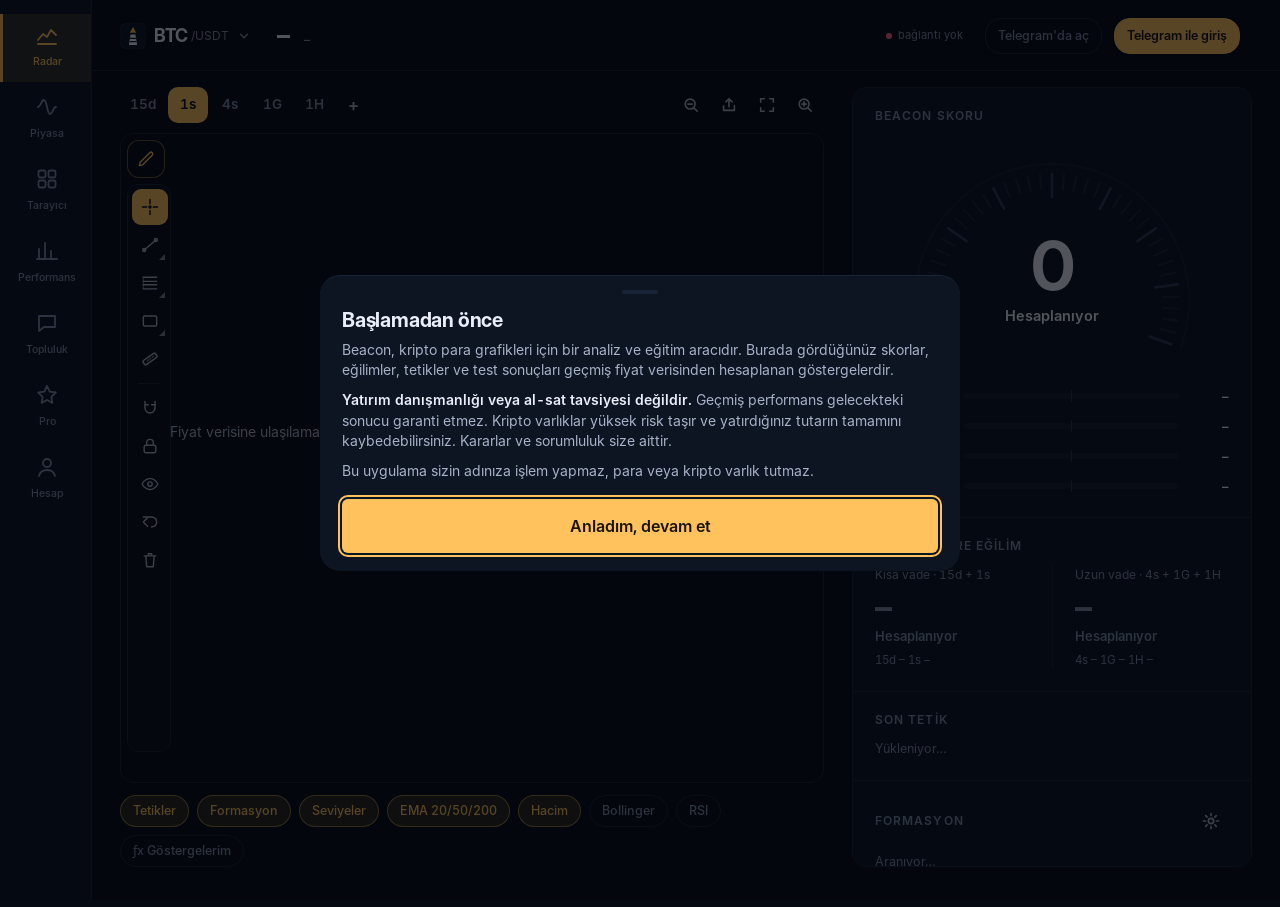
==== commit f73f7b91: "Add files via upload" ====
--- a/web/index.html
+++ b/web/index.html
@@ -28,12 +28,7 @@
     <!-- RADAR -->
     <section id="v-radar" class="view on" aria-label="Radar">
       <div class="seg" role="group" aria-label="Zaman dilimi" id="tfSeg">
-        <button data-tf="15m" aria-pressed="false">15d</button>
-        <button data-tf="1h" aria-pressed="true">1s</button>
-        <button data-tf="4h" aria-pressed="false">4s</button>
-        <button data-tf="1d" aria-pressed="false">1G</button>
-        <button data-tf="1w" aria-pressed="false">1H</button>
-        <span class="gap"></span>
+        <div class="tfs" id="tfs"><button data-tf="15m" aria-pressed="false">15d</button><button data-tf="1h" aria-pressed="true">1s</button><button data-tf="4h" aria-pressed="false">4s</button><button data-tf="1d" aria-pressed="false">1G</button><button data-tf="1w" aria-pressed="false">1H</button></div>
         <button class="tool" id="zoomOut" aria-label="Uzaklaştır"><svg viewBox="0 0 20 20" fill="none" stroke="currentColor" stroke-width="1.8" stroke-linecap="round"><circle cx="9" cy="9" r="5.5"/><path d="M13.5 13.5L17 17M6.5 9h5"/></svg></button>
         <button class="tool" id="shareBtn" aria-label="Grafiği görsel olarak paylaş"><svg viewBox="0 0 20 20" fill="none" stroke="currentColor" stroke-width="1.8" stroke-linecap="round" stroke-linejoin="round"><path d="M10 3v9M6.5 6.5L10 3l3.5 3.5M4 11v5h12v-5"/></svg></button>
         <button class="tool" id="fsBtn" aria-label="Tam ekran"><svg viewBox="0 0 20 20" fill="none" stroke="currentColor" stroke-width="1.8" stroke-linecap="round" stroke-linejoin="round"><path d="M3 7V3h4M17 7V3h-4M3 13v4h4M17 13v4h-4"/></svg></button>
@@ -163,7 +158,7 @@
       <section class="sec" id="idSec">
         <h2>Telegram kimliğiniz</h2>
         <div class="idrow"><code id="myId" class="num">Telegram dışında açık</code><button class="chip" id="copyId">Kopyala</button></div>
-        <p class="note" style="margin-top:8px">Pro plana geçmek için gereklidir.</p>
+        <p class="note" style="margin-top:8px">Birine Pro vermek isterseniz o kişi uygulamayı Telegram'dan açıp bu sayıyı size iletsin.</p>
       </section>
       <section class="sec" id="ownerSec" hidden><span id="legacyOwner" hidden></span>
         <h2>Pro ver (yalnızca sahip)</h2>
@@ -179,7 +174,7 @@
       <section class="sec">
         <h2>Pro neleri açar</h2>
         <ul class="list">
-          <li><svg viewBox="0 0 18 18" fill="none" stroke="currentColor" stroke-width="2" stroke-linecap="round" stroke-linejoin="round"><path d="M3 9.5l4 4 8-9"/></svg><span>Tarayıcıdaki coinlerin tamamını (ücretsiz: BTC, ETH, SOL)</span></li>
+          <li><svg viewBox="0 0 18 18" fill="none" stroke="currentColor" stroke-width="2" stroke-linecap="round" stroke-linejoin="round"><path d="M3 9.5l4 4 8-9"/></svg><span>Tarayıcıda 10 coinin tamamı (ücretsiz: BTC, ETH, SOL)</span></li>
           <li><svg viewBox="0 0 18 18" fill="none" stroke="currentColor" stroke-width="2" stroke-linecap="round" stroke-linejoin="round"><path d="M3 9.5l4 4 8-9"/></svg><span>Tüm coinler için grafik ve geriye dönük test</span></li>
           <li><svg viewBox="0 0 18 18" fill="none" stroke="currentColor" stroke-width="2" stroke-linecap="round" stroke-linejoin="round"><path d="M3 9.5l4 4 8-9"/></svg><span>Bot uyarıları ve sunucuda kaydedilen doğrulanabilir sinyal geçmişi (yolda)</span></li>
         </ul>
@@ -242,6 +237,18 @@
     <div id="pineRep" class="pinerep" hidden></div>
     <p class="note" style="margin-top:12px">Yalnızca kendi yazdığınız ya da açık kaynak lisanslı kodu yapıştırın. Çıktıyı TradingView ile karşılaştırın; ilk mumlarda küçük farklar olabilir. Strateji emirleri, başka zaman dilimi verisi, etiket/tablo nesneleri, döngüler ve kendi önceki değerine bağlı sayaçlar (bekleme süresi gibi) şimdilik çevrilmez; bu satırlar yorum olarak kalır ve nedeni raporda yazar.</p>
     <button class="cta ghost" id="pineClose" style="margin-top:8px">Kapat</button>
+  </div></div>
+
+  <div class="scrim" id="ctfSheet" role="dialog" aria-modal="true" aria-label="Özel zaman aralıkları"><div class="panel">
+    <div class="grab"></div><h3>Özel zaman aralıkları <span class="pill">Pro</span> <small class="dim" id="ctfCount"></small></h3>
+    <p class="note">İstediğiniz süreyi ekleyin; her coin ve her grafikte kullanılır. Mumlar Binance verisinden birleştirilir. Gün 2-60, hafta 2-26, ay 1-24.</p>
+    <div class="ctfrow"><input id="ctfN" type="number" inputmode="numeric" min="1" max="720" value="2" aria-label="Sayı"><select id="ctfU" aria-label="Birim"><option value="d">gün (G)</option><option value="w">hafta (H)</option><option value="M">ay (A)</option><option value="h">saat (s)</option><option value="m">dakika (d)</option></select><button class="cta" id="ctfAdd">Ekle</button></div>
+    <div id="ctfErr" class="fxerr" role="alert" hidden></div>
+    <p class="note" style="margin-top:12px">Hızlı ekle</p>
+    <div class="ctfquick" id="ctfQuick"><button data-id="c2d">2G</button><button data-id="c3d">3G</button><button data-id="c4d">4G</button><button data-id="c14d">14G</button><button data-id="c2w">2H</button><button data-id="c1M">1A</button><button data-id="c2M">2A</button></div>
+    <p class="note" style="margin-top:12px">Eklenenler</p>
+    <div id="ctfList" class="ctflist"></div>
+    <button class="cta ghost" id="ctfClose" style="margin-top:8px">Kapat</button>
   </div></div>
 
   <div class="scrim" id="fxSheet" role="dialog" aria-modal="true" aria-label="Göstergelerim"><div class="panel">
@@ -303,11 +310,13 @@
 <script src="js/engine.js"></script>
 <script src="js/data.js"></script>
 <script src="js/formation.js"></script>
+<script src="js/sync.js"></script>
 <script src="js/script2.js"></script>
 <script src="js/script.js"></script>
 <script src="js/pine.js"></script>
 <script src="js/market.js"></script>
 <script src="js/chart.js"></script>
+<script src="js/draw.js"></script>
 <script src="js/app.js"></script>
 <script src="js/market-ui.js"></script>
 <script src="js/community.js"></script>
--- a/web/css/app.css
+++ b/web/css/app.css
@@ -391,3 +391,45 @@
 .seg button:disabled { opacity: .3; cursor: not-allowed; }
 .pickpanel input[type=search], .pinecols textarea { border-radius: 10px; border: 1px solid var(--rule); background: var(--abyss); color: var(--foam); padding: 10px 12px; font-family: inherit; }
 .pinecols textarea { font: 12px/1.45 ui-monospace, Menlo, Consolas, monospace; }
+
+/* özel zaman aralıkları */
+.seg .tfs { display: flex; gap: 2px; flex: 1; min-width: 0; overflow-x: auto; scrollbar-width: none; align-items: center; }
+.seg .tfs::-webkit-scrollbar { display: none; }
+.seg button { flex: none; }
+.seg .ctf.add { color: var(--mist); min-width: 34px; font-size: 17px; }
+.ctfrow { display: flex; gap: 8px; margin-top: 8px; }
+.ctfrow input, .ctfrow select { min-height: 44px; border-radius: 12px; border: 1px solid var(--rule); background: var(--deep, #0c121d); color: var(--foam); padding: 0 12px; font: inherit; }
+.ctfrow input { width: 84px; }
+.ctfrow select { flex: 1; }
+.ctfrow .cta { width: auto; padding: 0 18px; }
+.ctfquick, .ctflist { display: flex; flex-wrap: wrap; gap: 8px; margin-top: 6px; }
+.ctfquick button { min-height: 38px; padding: 0 14px; border-radius: 999px; border: 1px solid var(--rule); color: var(--foam); font-weight: 600; }
+.ctfchip { display: inline-flex; align-items: center; gap: 4px; min-height: 36px; padding: 0 4px 0 12px; border-radius: 999px; background: rgba(255,194,92,.12); color: var(--beam); font-weight: 700; }
+.ctfchip button { width: 30px; height: 30px; border-radius: 50%; color: var(--mist); font-size: 18px; }
+
+/* çizim araçları */
+.dtoggle { position: absolute; left: 6px; top: 6px; z-index: 6; width: 38px; height: 38px; border-radius: 12px; display: grid; place-items: center; color: var(--mist); background: rgba(11,15,25,.72); border: 1px solid var(--rule); backdrop-filter: blur(6px); }
+.dtoggle[aria-pressed="true"] { color: var(--beam); border-color: rgba(255,194,92,.4); }
+.dtoggle svg, .dtool svg, .dfi svg, .dbtn svg { width: 20px; height: 20px; display: block; }
+.drail { position: absolute; left: 6px; top: 50px; bottom: 30px; z-index: 6; width: 44px; padding: 4px; display: flex; flex-direction: column; gap: 2px; overflow-y: auto; scrollbar-width: none; border-radius: 12px; background: rgba(11,15,25,.78); border: 1px solid var(--rule); backdrop-filter: blur(8px); max-height: calc(100% - 80px); }
+.drail::-webkit-scrollbar { display: none; }
+.drail[hidden], .dfly[hidden], .dbar[hidden] { display: none; }
+.dtool { flex: none; width: 36px; height: 36px; border-radius: 9px; display: grid; place-items: center; color: var(--mist); position: relative; }
+.dtool:hover { background: rgba(255,255,255,.06); color: var(--foam); }
+.dtool.on, .dtool[aria-pressed="true"] { color: var(--abyss); background: var(--beam); }
+.dtool.grp::after { content: ''; position: absolute; right: 3px; bottom: 3px; border: 3px solid transparent; border-right-color: currentColor; border-bottom-color: currentColor; opacity: .7; }
+.dsep { flex: none; height: 1px; margin: 4px 6px; background: var(--rule); }
+.dsep.v { width: 1px; height: 22px; margin: 0 4px; }
+.dfly { position: absolute; left: 56px; z-index: 7; min-width: 200px; padding: 6px; border-radius: 12px; background: rgba(14,20,33,.96); border: 1px solid var(--rule); box-shadow: 0 10px 30px rgba(0,0,0,.45); backdrop-filter: blur(10px); }
+.dflyh { padding: 4px 8px 6px; font-size: 11px; letter-spacing: .06em; text-transform: uppercase; color: var(--fog); }
+.dfi { display: flex; align-items: center; gap: 10px; width: 100%; min-height: 40px; padding: 0 10px; border-radius: 9px; color: var(--foam); font-size: 13.5px; font-weight: 600; text-align: left; }
+.dfi:hover, .dfi.on { background: rgba(255,194,92,.12); color: var(--beam); }
+.dfi em { margin-left: auto; font-style: normal; font-size: 10px; padding: 2px 6px; border-radius: 6px; background: rgba(255,194,92,.16); color: var(--beam); }
+.dbar { position: absolute; top: 6px; left: 54px; right: 54px; margin: 0 auto; z-index: 6; width: max-content; max-width: calc(100% - 108px); display: flex; align-items: center; gap: 4px; padding: 5px 6px; border-radius: 12px; background: rgba(14,20,33,.94); border: 1px solid var(--rule); backdrop-filter: blur(8px); overflow-x: auto; scrollbar-width: none; }
+.dsw { flex: none; width: 22px; height: 22px; border-radius: 50%; background: var(--c); border: 2px solid transparent; box-shadow: 0 0 0 1px rgba(255,255,255,.18); }
+.dsw.on { border-color: #0b0f19; box-shadow: 0 0 0 2px var(--c); }
+.dbtn { flex: none; min-width: 32px; height: 32px; border-radius: 8px; display: grid; place-items: center; color: var(--mist); font-size: 12px; font-weight: 700; padding: 0 6px; }
+.dbtn:hover { background: rgba(255,255,255,.07); color: var(--foam); }
+.dbtn.on { color: var(--beam); }
+.dbtn .dash { display: block; width: 18px; border-top: 2px dashed currentColor; }
+@media (max-width: 480px) { .dbar { left: 50px; right: 6px; margin: 0; width: auto; max-width: none; } }
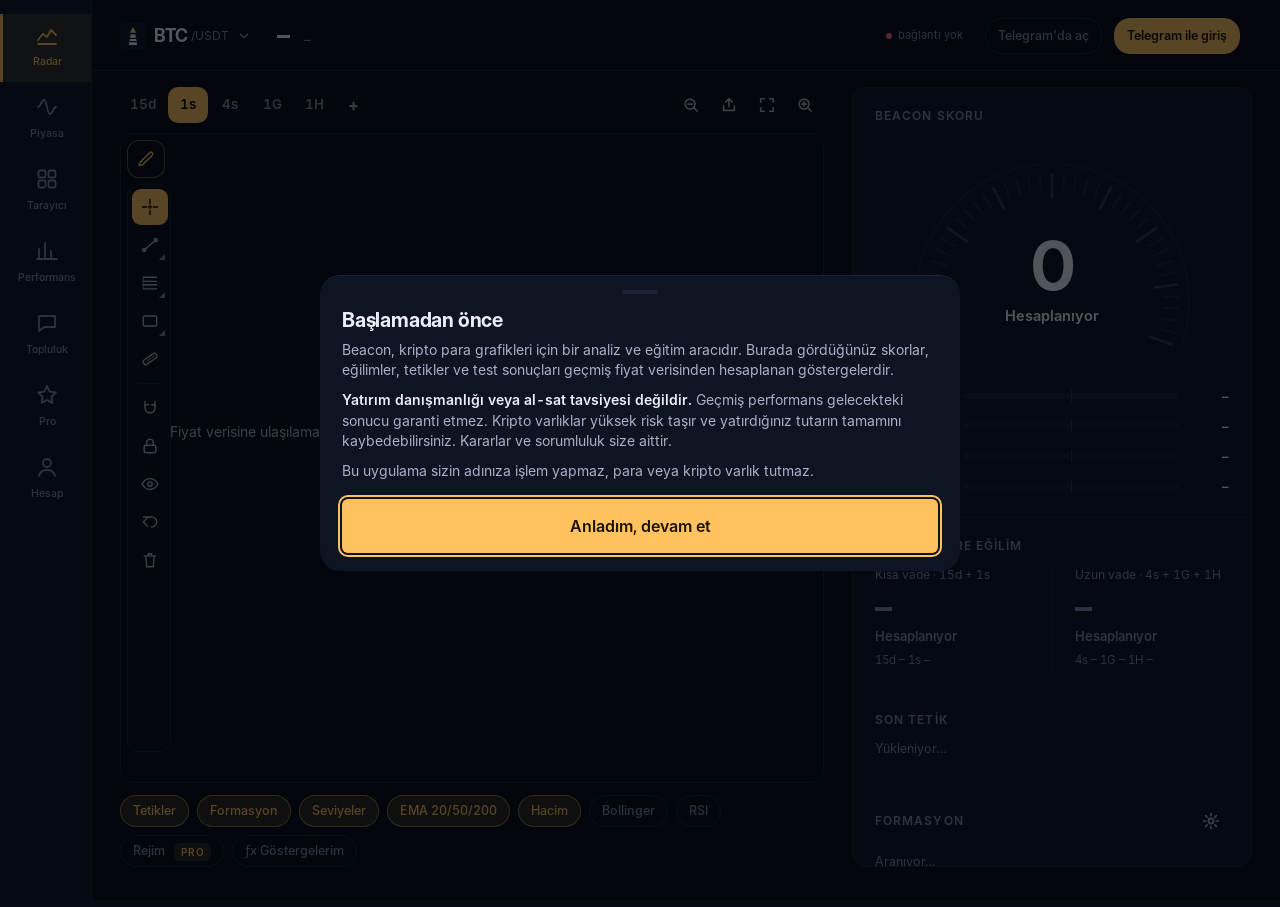
==== commit 60542fe2: "Add files via upload" ====
--- a/web/index.html
+++ b/web/index.html
@@ -50,6 +50,7 @@
         <button class="chip" data-l="vol" aria-pressed="true">Hacim</button>
         <button class="chip" data-l="bb" aria-pressed="false">Bollinger</button>
         <button class="chip" data-l="rsi" aria-pressed="false">RSI</button>
+        <button class="chip" data-l="rej" aria-pressed="false" title="Piyasa trend mi, geri dönüş mü? (Pro)">Rejim <span class="pill">Pro</span></button>
         <button class="chip" id="fxBtn" aria-label="Kendi göstergelerim">ƒx Göstergelerim</button>
       </div>
 
@@ -318,8 +319,10 @@
 <script src="js/chart.js"></script>
 <script src="js/draw.js"></script>
 <script src="js/app.js"></script>
+<script src="js/market-ext.js"></script>
 <script src="js/market-ui.js"></script>
 <script src="js/community.js"></script>
+<script src="js/regime.js"></script>
 <script src="js/pine-ui.js"></script>
 <script src="js/web.js"></script>
 </body>
--- a/web/css/app.css
+++ b/web/css/app.css
@@ -65,7 +65,7 @@
 #chartMsg button { margin-top: 12px; padding: 10px 18px; border-radius: 10px; background: var(--beam); color: var(--abyss); font-weight: 600; }
 .skel { position: absolute; inset: 0; background: linear-gradient(100deg, transparent 30%, rgba(255, 194, 92, .07) 50%, transparent 70%); background-size: 220% 100%; animation: shimmer 1.4s linear infinite; }
 @keyframes shimmer { from { background-position: 120% 0; } to { background-position: -120% 0; } }
-#tip { position: absolute; left: 10px; top: 8px; pointer-events: none; font-size: 11.5px; color: var(--mist); display: none; gap: 10px; flex-wrap: wrap; background: rgba(6, 10, 18, .72); padding: 2px 6px; border-radius: 6px; }
+#tip { position: absolute; left: 52px; right: 64px; top: 8px; pointer-events: none; font-size: 11.5px; color: var(--mist); display: none; gap: 10px; flex-wrap: wrap; background: rgba(6, 10, 18, .72); padding: 2px 6px; border-radius: 6px; }
 #tip.on { display: flex; }
 #tip b { color: var(--foam); font-weight: 600; }
 
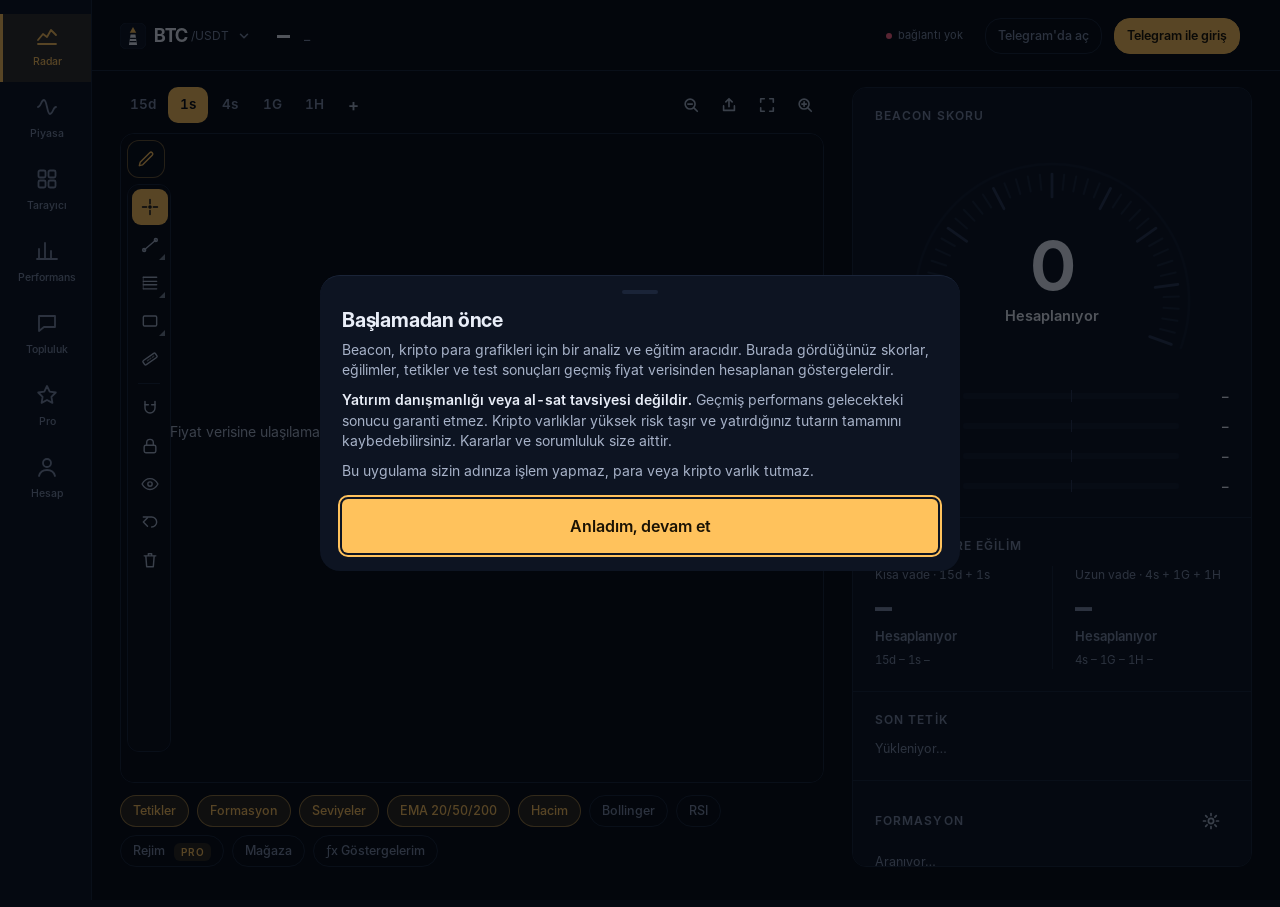
==== commit a8409a5b: "Add files via upload" ====
--- a/web/index.html
+++ b/web/index.html
@@ -51,6 +51,7 @@
         <button class="chip" data-l="bb" aria-pressed="false">Bollinger</button>
         <button class="chip" data-l="rsi" aria-pressed="false">RSI</button>
         <button class="chip" data-l="rej" aria-pressed="false" title="Piyasa trend mi, geri dönüş mü? (Pro)">Rejim <span class="pill">Pro</span></button>
+        <button class="chip" id="stBtn" aria-label="Gösterge Mağazası">Mağaza</button>
         <button class="chip" id="fxBtn" aria-label="Kendi göstergelerim">ƒx Göstergelerim</button>
       </div>
 
@@ -324,6 +325,7 @@
 <script src="js/community.js"></script>
 <script src="js/regime.js"></script>
 <script src="js/pine-ui.js"></script>
+<script src="js/store.js"></script>
 <script src="js/web.js"></script>
 </body>
 </html>
--- a/web/css/app.css
+++ b/web/css/app.css
@@ -433,3 +433,19 @@
 .dbtn.on { color: var(--beam); }
 .dbtn .dash { display: block; width: 18px; border-top: 2px dashed currentColor; }
 @media (max-width: 480px) { .dbar { left: 50px; right: 6px; margin: 0; width: auto; max-width: none; } }
+
+
+/* Gösterge Mağazası */
+.stc { border: 1px solid var(--rule); border-radius: 14px; padding: 12px; margin-top: 10px; }
+.sth { display: flex; align-items: center; gap: 6px; font-size: 16px; }
+.stb { display: flex; flex-wrap: wrap; gap: 6px; margin: 8px 0; }
+.stbadge { font-size: 12px; padding: 3px 8px; border-radius: 999px; border: 1px solid var(--rule); color: var(--mist); }
+.stbadge.paid { color: var(--beam); border-color: var(--beam); }
+.str { display: flex; align-items: center; gap: 8px; margin-bottom: 4px; }
+.stlike { min-height: 36px; padding: 0 12px; border-radius: 999px; border: 1px solid var(--rule); color: var(--mist); font-weight: 600; }
+.stlike.on { color: #ff5a6e; border-color: #ff5a6e; }
+.cta.sm { min-height: 44px; font-size: 14px; margin-top: 8px; }
+.stimg { display: block; width: 100%; max-height: 320px; object-fit: contain; border-radius: 12px; margin: 10px 0; background: #0003; }
+.stdesc { white-space: pre-wrap; font-size: 14px; line-height: 1.55; margin: 8px 0; }
+.sfrow { display: flex; gap: 8px; flex-wrap: wrap; } .sfrow label { flex: 1 1 120px; }
+#stSheet .panel, #stDet .panel, #stForm .panel { max-height: 88vh; overflow-y: auto; }
